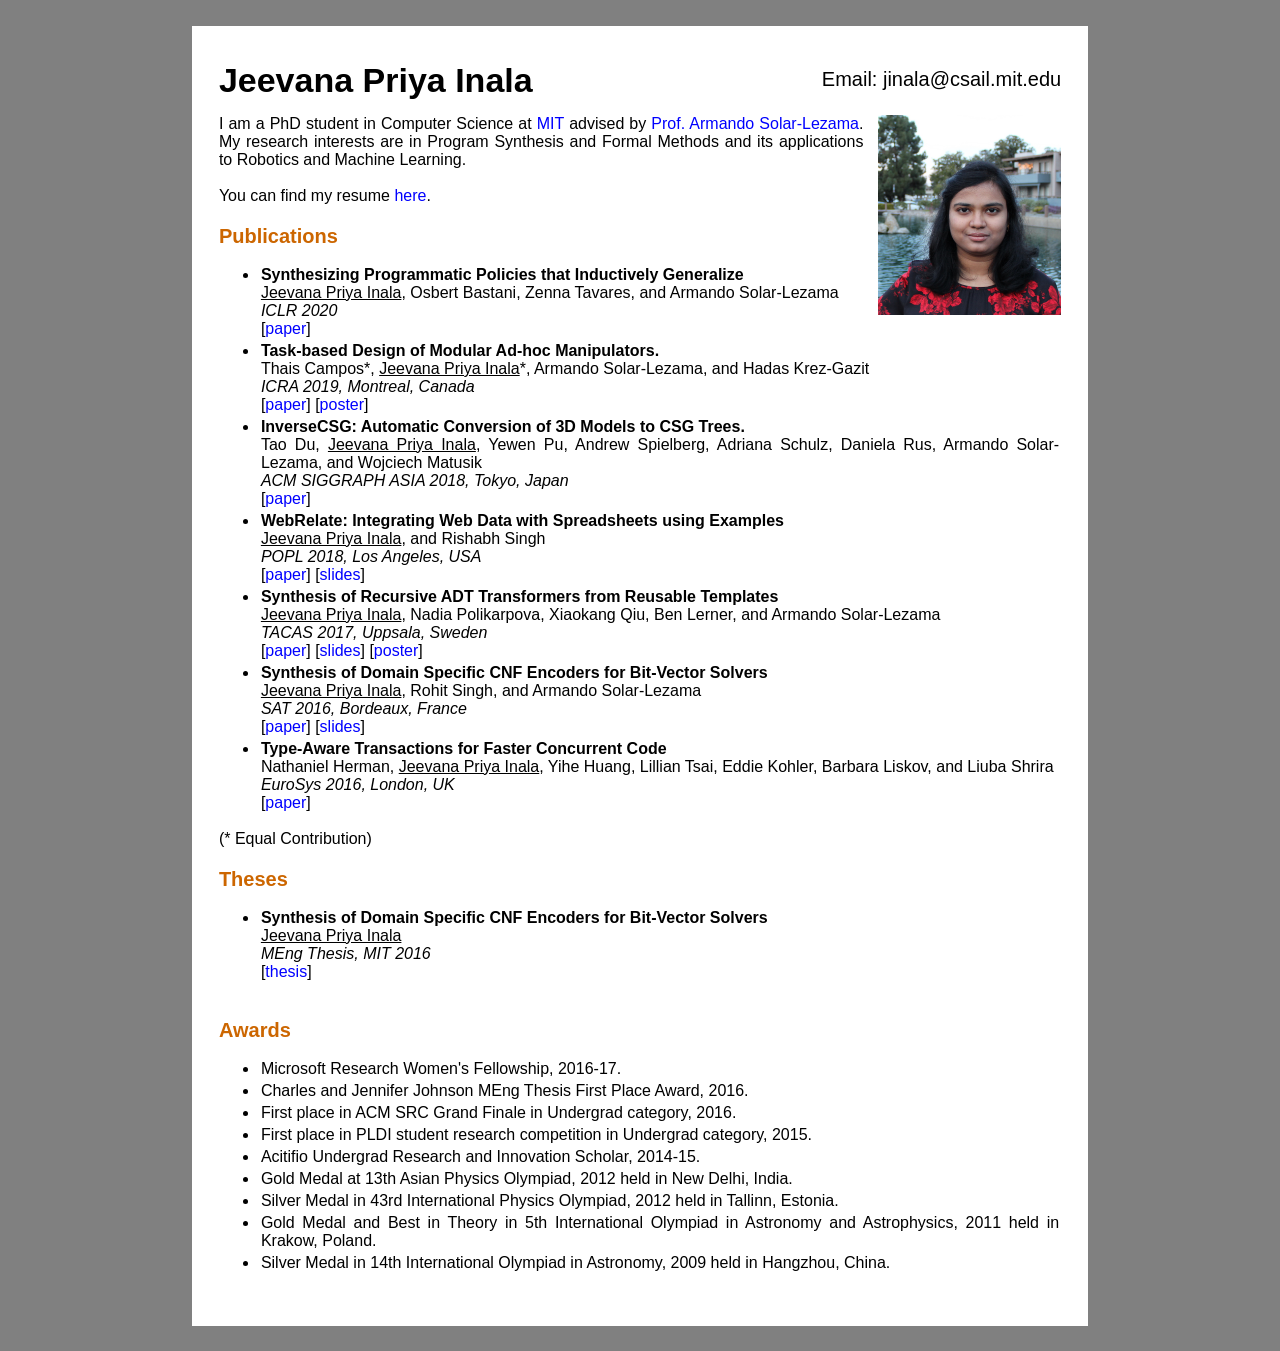
==== index.html @ 89925c01 "Update" ====
<html>
  <head>
    <title>Jeevana Priya Inala</title>
    <link rel="stylesheet" type="text/css" href="stylesheets/index.css">
      <script>
        (function(i,s,o,g,r,a,m){i['GoogleAnalyticsObject']=r;i[r]=i[r]||function(){
         (i[r].q=i[r].q||[]).push(arguments)},i[r].l=1*new Date();a=s.createElement(o),
         m=s.getElementsByTagName(o)[0];a.async=1;a.src=g;m.parentNode.insertBefore(a,m)
         })(window,document,'script','https://www.google-analytics.com/analytics.js','ga');
         
         ga('create', 'UA-77104775-1', 'auto');
         ga('send', 'pageview');
         
        </script> </head>

  <body>
  <div id="container">
    <div id="nav" >
      <div class='name'>Jeevana Priya Inala</div>
      <div class='email'>Email: jinala@csail.mit.edu</div>
      <!-- <a href='#about'>About me</a>
      <a href="assets/resume.pdf">Resume</a>
      <a href='#projects'>Projects</a>
      <a href='#publications'>P[ublications</a>
      <a href='#contact'>Contact</a> -->
    </div>

    <br>
    <br>
    <br>
    <br>

    <div id='about'>
      <div class='content'>
        <img class='circular' src='assets/headshots/jeevana.JPG' align="right">
        I am a PhD student in Computer Science at <a href="http://web.mit.edu/">MIT</a> advised by <a href="https://people.csail.mit.edu/asolar/">Prof. Armando Solar-Lezama</a>. My research interests are in Program Synthesis and Formal Methods and its applications to Robotics and Machine Learning.
        <br>
        <br>
        You can find my resume <a href="assets/resume.pdf">here</a>.
      </div>
    </div>
   

<div id='publications'>
    <div class='heading'>Publications</div>
    <div class='content'>
        <ul>
            <li><b>Synthesizing Programmatic Policies that Inductively Generalize</b> <br>
             <u>Jeevana Priya Inala</u>, Osbert Bastani, Zenna Tavares, and Armando Solar-Lezama <br>
              <i>ICLR 2020</i> <br>
               [<a href="assets/papers/iclr2020.pdf">paper</a>]  </li>

            <li><b>Task-based Design of Modular Ad-hoc Manipulators.</b> <br>
             Thais Campos*, <u>Jeevana Priya Inala</u>*, Armando Solar-Lezama, and Hadas Krez-Gazit<br>
             <i>ICRA 2019, Montreal, Canada</i> <br>
             [<a href="assets/papers/icra2019.pdf">paper</a>] [<a href="assets/talks/icra2019_poster.pdf">poster</a>] <!--[<a  onclick="$('#icra2019_video').show(); $(this).hide();">video</a>]
             <div id="icra2019_video">
              <video width="320" height="270" controls>
                <source src="assets/talks/icra2019_video.mp4"  type="video/mp4; codecs=avc1.42E01E, mp4a.40.2">
              </video>
            </div> -->
               </li>
            <li><b>InverseCSG: Automatic Conversion of 3D Models to CSG Trees.</b> <br>
             Tao Du, <u>Jeevana Priya Inala</u>, Yewen Pu, Andrew Spielberg, Adriana Schulz, Daniela Rus, Armando Solar-Lezama, and Wojciech Matusik <br>
             <i>ACM SIGGRAPH ASIA 2018, Tokyo, Japan</i> <br>
             [<a href="https://people.csail.mit.edu/taodu/csg/csg.pdf">paper</a>]  </li>
            <li><b>WebRelate: Integrating Web Data with Spreadsheets using Examples</b> <br>
             <u>Jeevana Priya Inala</u>, and Rishabh Singh <br>
             <i>POPL 2018, Los Angeles, USA</i> <br>
             [<a href="assets/papers/webrelate.pdf">paper</a>] [<a href="assets/talks/webrelate.pdf">slides</a>] </li>
            <li><b>Synthesis of Recursive ADT Transformers from Reusable Templates</b> <br>
             <u>Jeevana Priya Inala</u>, Nadia Polikarpova, Xiaokang Qiu, Ben Lerner, and Armando Solar-Lezama <br>
              <i>TACAS 2017, Uppsala, Sweden</i> <br>
               [<a href="https://arxiv.org/pdf/1507.05527.pdf" target="blank">paper</a>] [<a href="assets/talks/syntrec.pdf">slides</a>] [<a href="assets/talks/syntrec_poster.pdf">poster</a>] </li>
            <li><b>Synthesis of Domain Specific CNF Encoders for Bit-Vector Solvers</b> <br>
             <u>Jeevana Priya Inala</u>, Rohit Singh, and Armando Solar-Lezama <br>
              <i>SAT 2016, Bordeaux, France</i> <br>
              [<a href="assets/papers/sat2016tr.pdf" target="blank">paper</a>] [<a href="assets/talks/optcnf.pdf">slides</a>] </li>
            <li><b>Type-Aware Transactions for Faster Concurrent Code</b> <br>
             Nathaniel Herman,  <u>Jeevana Priya Inala</u>, Yihe Huang, Lillian Tsai, Eddie Kohler, Barbara Liskov, and Liuba Shrira <br>
              <i>EuroSys 2016, London, UK</i> <br>
              [<a href="http://read.seas.harvard.edu/~kohler/pubs/herman16type-aware.pdf">paper</a>] </li>
            
        </ul>
        (* Equal Contribution)
    </div>
    <div class='heading'>Theses</div>
    <div class='content'>
      <ul>
        <li><b>Synthesis of Domain Specific CNF Encoders for Bit-Vector Solvers</b> <br>
          <u>Jeevana Priya Inala</u> <br> 
          <i> MEng Thesis, MIT 2016 </i> <br>
          [<a href="assets/papers/mengthesis.pdf" target="blank">thesis</a>]</li>
      </ul>
    </div>
</div>

<div id='awards'>
  <div class='heading'>Awards</div>
  <div class='content'>
    <ul>
      <li> Microsoft Research Women's Fellowship, 2016-17. </li>
      <li> Charles and Jennifer Johnson MEng Thesis First Place Award, 2016. </li>
      <li> First place in ACM SRC Grand Finale in Undergrad category, 2016. </li>
      <li> First place in PLDI student research competition in Undergrad category, 2015.</li>
      <li> Acitifio Undergrad Research and Innovation Scholar, 2014-15.</li>
      <li> Gold Medal at 13th Asian Physics Olympiad, 2012 held in New Delhi, India.</li>
      <li> Silver Medal in 43rd International Physics Olympiad, 2012 held in Tallinn, Estonia.</li>
      <li> Gold Medal and Best in Theory in 5th International Olympiad in Astronomy and Astrophysics, 2011 held in Krakow, Poland.</li>
      <li> Silver Medal in 14th International Olympiad in Astronomy, 2009 held in Hangzhou, China.</li>
      
    </ul>
  </div>
</div>

<br>
<br>

</div>


<script>
$('#icra2019_video').hide();
</script>


     </body>

</html>
---- stylesheets/index.css ----
body {
  font-family: ‘Lucida Sans Unicode’, ‘Lucida Grande’, sans-serif;
  margin: 0px;
  background-color: gray;
}

#container {
  margin-top: 2%;
  margin-bottom: 2%;
  margin-left:  15%;
  margin-right: 15%;
  background-color: white;
}

#about {
  background-color: white;
}

.name {
  float:left;
  font-size: 34px;
  color: black;
  font-weight: bold;
  padding-top: 35px;
}

.email {
  float:right;
  font-size: 20px;
  color: black;
  font-weight: 100;
  padding-top: 42px;
  margin-right: 6%
}



.heading {
  font-size: 20px;
  color: #CC6600;
  font-weight: bold;
  margin-right: 3%;
  margin-left: 3%;
  padding-top: 20px;
}

.content{
  margin-top: 2px;
  font-size: 16px;
  margin-right: 3%;
  margin-left: 3%;
  color: black;
  text-align: justify;
  font-weight: 100;
}

.content a{
  text-decoration: none;
}

.content a:hover{
  color: rgb(100, 6, 6);
}

.picture {
  display: inline-block;
  position: relative;
  width: 150px;
  height: 150px;
  border-radius: 100px;
  margin-left: 15px;
  margin-right: 15px;
  margin-top: 20px;
  margin-bottom: 20px;
}

.circular {
  height: 200px;
  -webkit-transition: all 500ms;
  -moz-transition: all 500ms;
  transition: all 500ms;
  margin-left: 15px;
}

.widebox {
  width:65%;
  height:40;
}

.thinbox {
  width: 30%;
  height: 40;
}

#top-container {
  width: 100%;
  height: 100%;
  position: relative;
}

#nav {
  text-align: center;
  position: relative;
  width: 100%;
  z-index: 10;
  margin-left: 3%;
  margin-right: 3%;
  padding-bottom: 15px;
}

#nav a {
  text-decoration: none;
  color: black;
  font-weight: 100;
  font-size: 24px;
  margin-top: 20px;
  margin-left: 30px;
  margin-right: 30px;
  display: inline-block;
}

a {
  color: blue;
}

a:hover {
  color: black;
}

textarea {
  font-size: 12px;
  font-family: ‘Lucida Sans Unicode’, ‘Lucida Grande’, sans-serif;
}



ul li { padding: 2px 2px; }
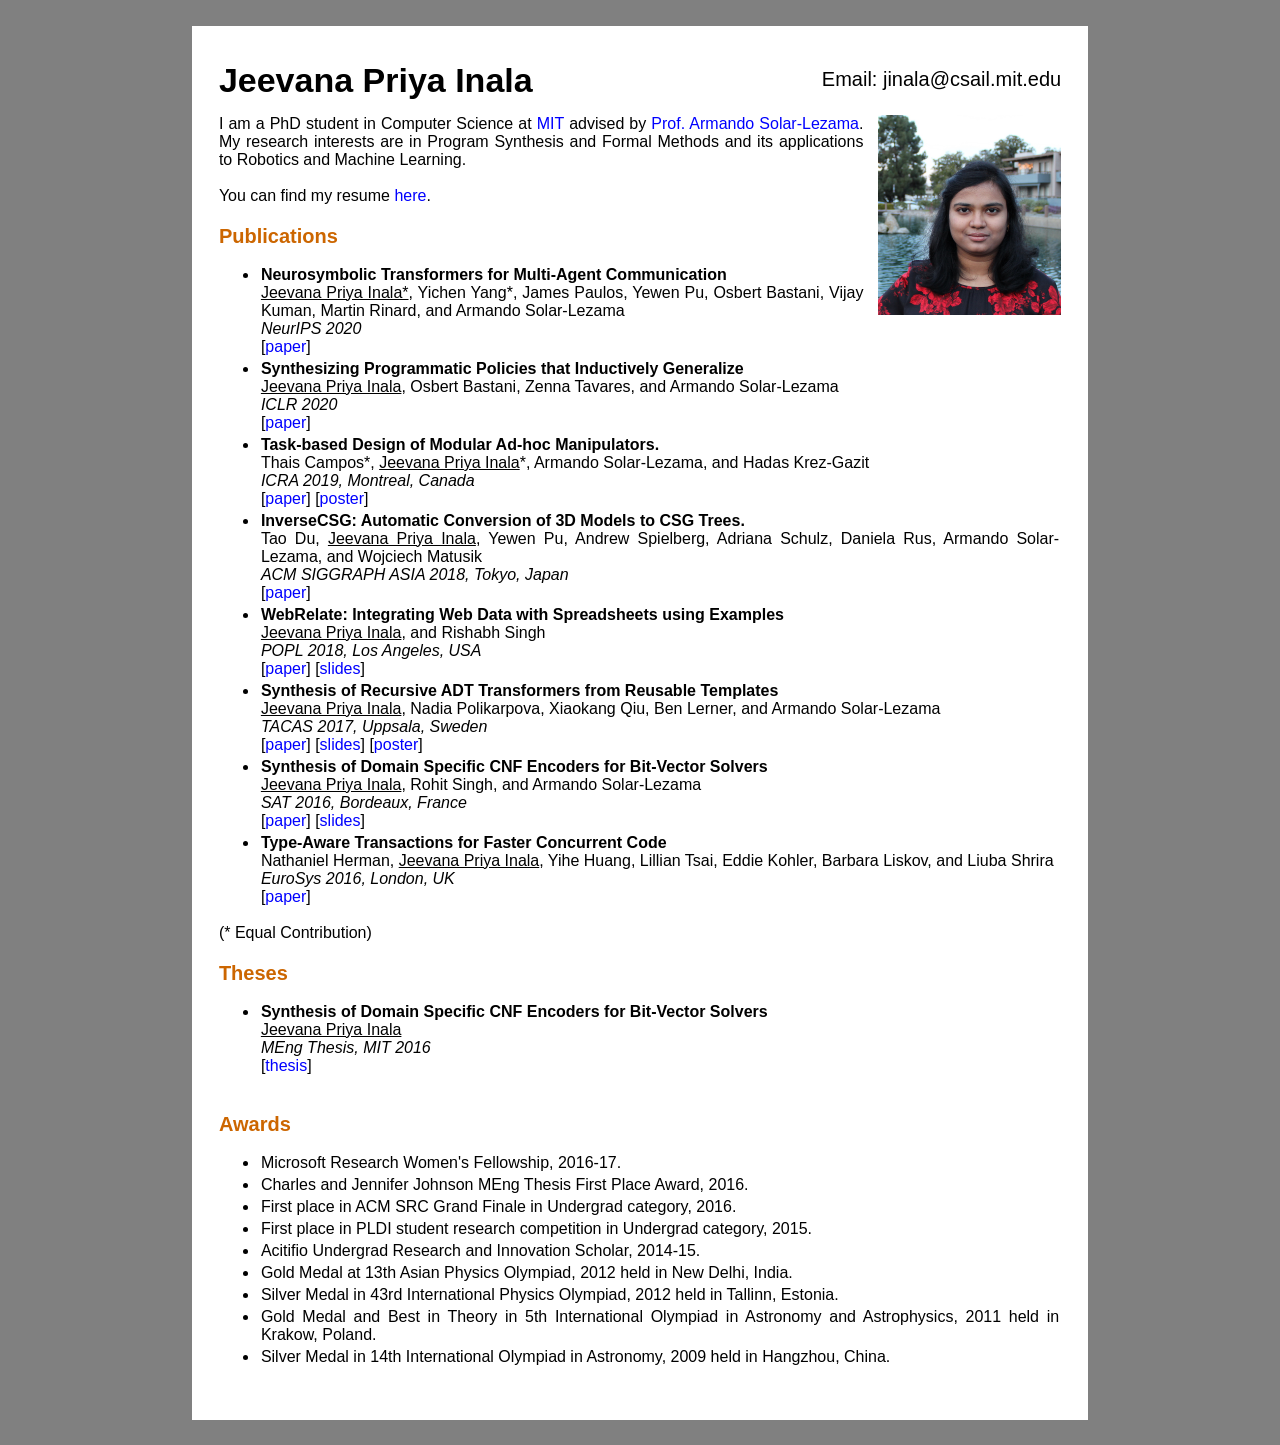
==== commit 14ceae7c: "Neurips paper" ====
--- a/index.html
+++ b/index.html
@@ -45,6 +45,11 @@
     <div class='heading'>Publications</div>
     <div class='content'>
         <ul>
+            <li><b>Neurosymbolic Transformers for Multi-Agent Communication</b> <br>
+             <u>Jeevana Priya Inala*</u>, Yichen Yang*, James Paulos, Yewen Pu, Osbert Bastani, Vijay Kuman,  Martin  Rinard, and Armando Solar-Lezama <br>
+              <i>NeurIPS 2020</i> <br>
+               [<a href="assets/papers/neurips2020.pdf">paper</a>]  </li>
+
             <li><b>Synthesizing Programmatic Policies that Inductively Generalize</b> <br>
              <u>Jeevana Priya Inala</u>, Osbert Bastani, Zenna Tavares, and Armando Solar-Lezama <br>
               <i>ICLR 2020</i> <br>
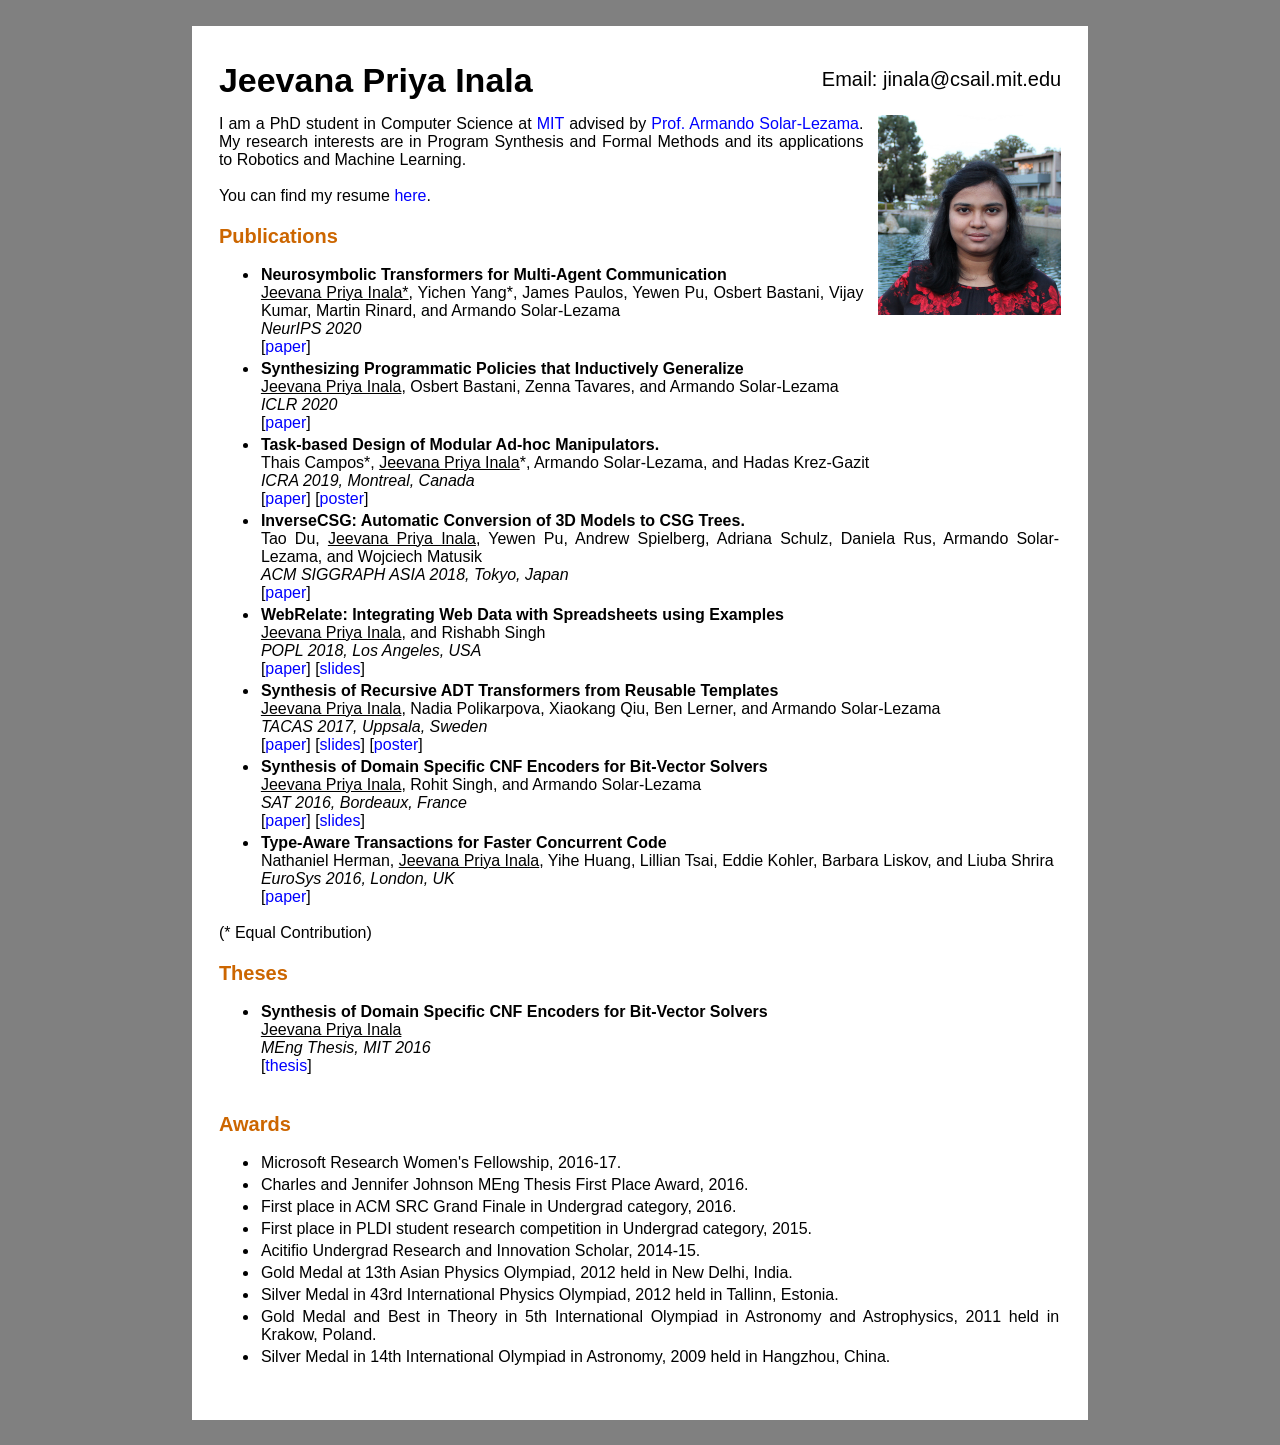
==== commit afd684b3: "small fix" ====
--- a/index.html
+++ b/index.html
@@ -46,7 +46,7 @@
     <div class='content'>
         <ul>
             <li><b>Neurosymbolic Transformers for Multi-Agent Communication</b> <br>
-             <u>Jeevana Priya Inala*</u>, Yichen Yang*, James Paulos, Yewen Pu, Osbert Bastani, Vijay Kuman,  Martin  Rinard, and Armando Solar-Lezama <br>
+             <u>Jeevana Priya Inala*</u>, Yichen Yang*, James Paulos, Yewen Pu, Osbert Bastani, Vijay Kumar,  Martin  Rinard, and Armando Solar-Lezama <br>
               <i>NeurIPS 2020</i> <br>
                [<a href="assets/papers/neurips2020.pdf">paper</a>]  </li>
 
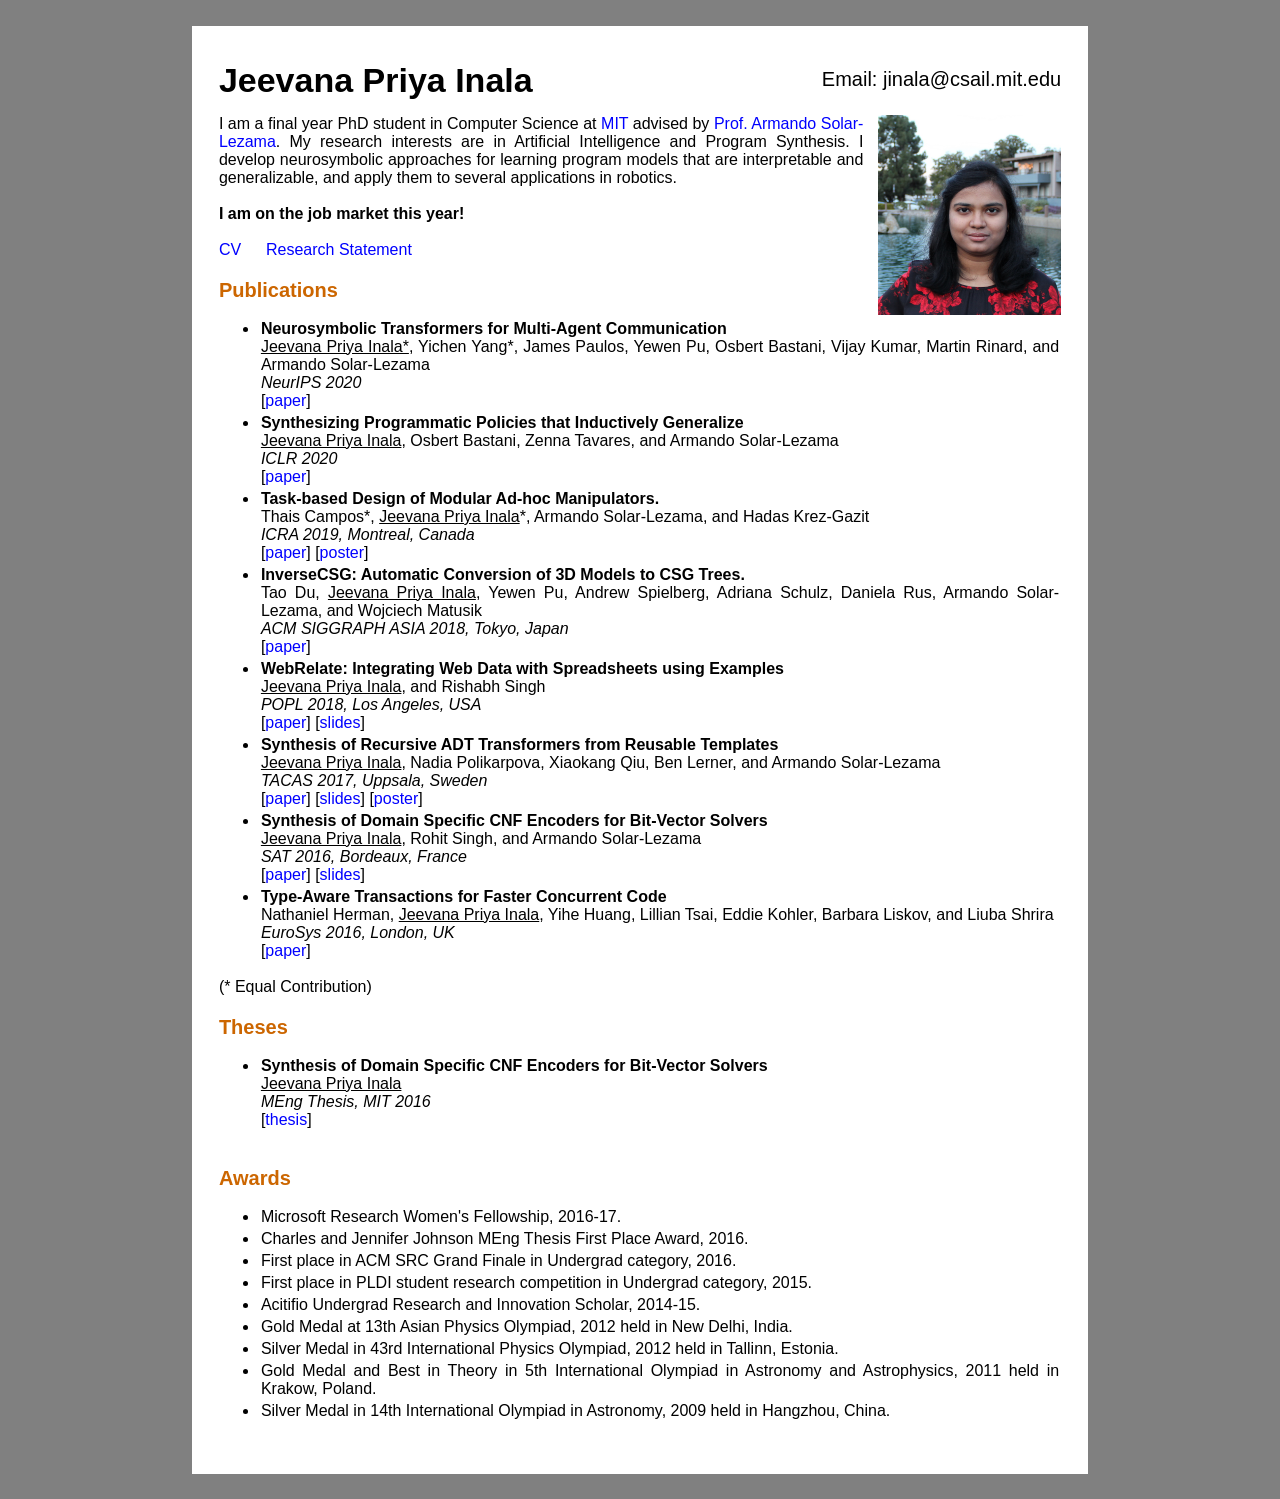
==== commit ee2b97c6: "Update" ====
--- a/index.html
+++ b/index.html
@@ -33,10 +33,13 @@
     <div id='about'>
       <div class='content'>
         <img class='circular' src='assets/headshots/jeevana.JPG' align="right">
-        I am a PhD student in Computer Science at <a href="http://web.mit.edu/">MIT</a> advised by <a href="https://people.csail.mit.edu/asolar/">Prof. Armando Solar-Lezama</a>. My research interests are in Program Synthesis and Formal Methods and its applications to Robotics and Machine Learning.
+        I am a final year PhD student in Computer Science at <a href="http://web.mit.edu/">MIT</a> advised by <a href="https://people.csail.mit.edu/asolar/">Prof. Armando Solar-Lezama</a>. My research interests are in Artificial Intelligence and Program Synthesis. I develop neurosymbolic approaches for learning program models that are interpretable and generalizable, and apply them to several applications in robotics.
         <br>
         <br>
-        You can find my resume <a href="assets/resume.pdf">here</a>.
+        <b>I am on the job market this year! </b>
+        <br>
+        <br>
+        <a href="assets/cv.pdf">CV</a> &emsp;   <a href="assets/research_statement.pdf">Research Statement</a>
       </div>
     </div>
    
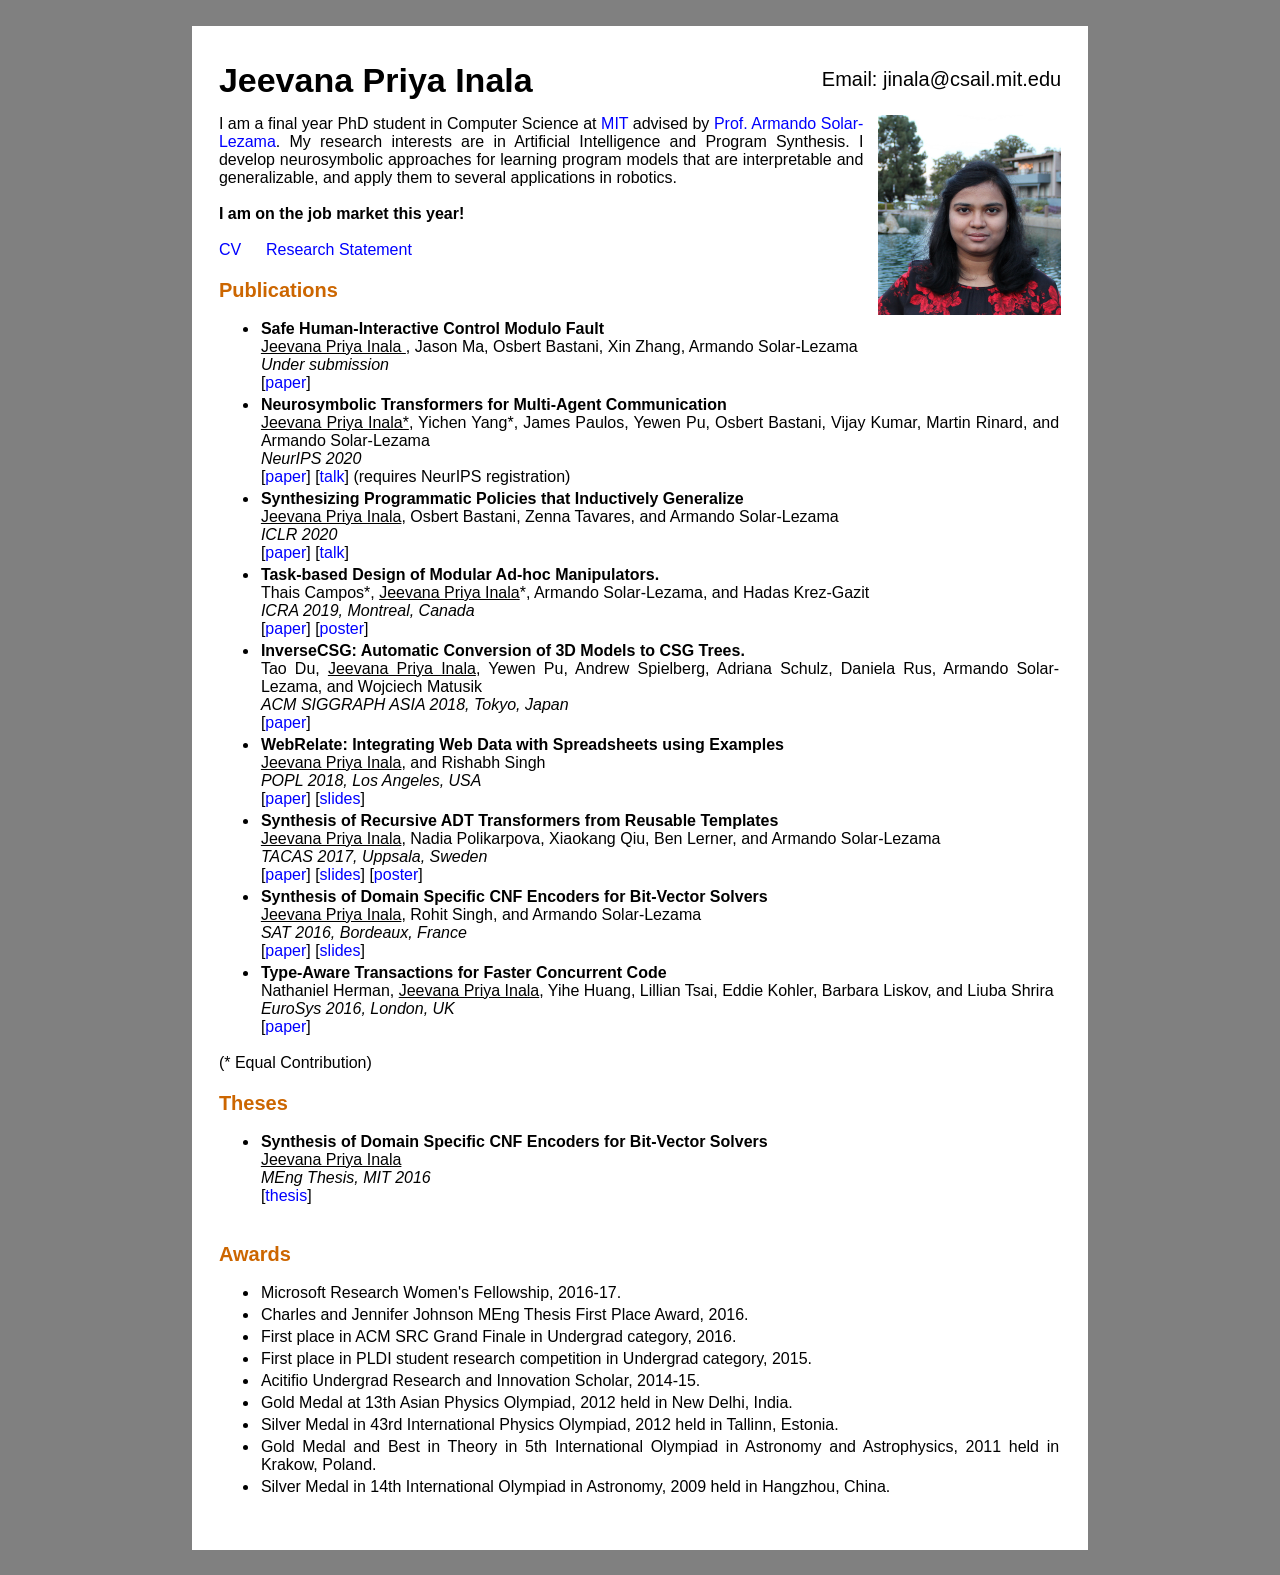
==== commit 41e3b4bf: "Update" ====
--- a/index.html
+++ b/index.html
@@ -48,15 +48,19 @@
     <div class='heading'>Publications</div>
     <div class='content'>
         <ul>
+            <li><b>Safe Human-Interactive Control Modulo Fault</b><br>
+              <u>Jeevana Priya Inala </u>, Jason Ma, Osbert Bastani, Xin Zhang, Armando Solar-Lezama<br>
+              <i>Under submission </i><br>
+              [<a href="assets/papers/safehumancontrol.pdf">paper</a>]  </li>
             <li><b>Neurosymbolic Transformers for Multi-Agent Communication</b> <br>
              <u>Jeevana Priya Inala*</u>, Yichen Yang*, James Paulos, Yewen Pu, Osbert Bastani, Vijay Kumar,  Martin  Rinard, and Armando Solar-Lezama <br>
               <i>NeurIPS 2020</i> <br>
-               [<a href="assets/papers/neurips2020.pdf">paper</a>]  </li>
+               [<a href="assets/papers/neurips2020.pdf">paper</a>] [<a href="https://neurips.cc/virtual/2020/protected/poster_9d740bd0f36aaa312c8d504e28c42163.html">talk</a>] (requires NeurIPS registration)  </li>
 
             <li><b>Synthesizing Programmatic Policies that Inductively Generalize</b> <br>
              <u>Jeevana Priya Inala</u>, Osbert Bastani, Zenna Tavares, and Armando Solar-Lezama <br>
               <i>ICLR 2020</i> <br>
-               [<a href="assets/papers/iclr2020.pdf">paper</a>]  </li>
+               [<a href="assets/papers/iclr2020.pdf">paper</a>] [<a href="https://iclr.cc/virtual_2020/poster_S1l8oANFDH.html">talk</a>]  </li>
 
             <li><b>Task-based Design of Modular Ad-hoc Manipulators.</b> <br>
              Thais Campos*, <u>Jeevana Priya Inala</u>*, Armando Solar-Lezama, and Hadas Krez-Gazit<br>
@@ -71,7 +75,7 @@
             <li><b>InverseCSG: Automatic Conversion of 3D Models to CSG Trees.</b> <br>
              Tao Du, <u>Jeevana Priya Inala</u>, Yewen Pu, Andrew Spielberg, Adriana Schulz, Daniela Rus, Armando Solar-Lezama, and Wojciech Matusik <br>
              <i>ACM SIGGRAPH ASIA 2018, Tokyo, Japan</i> <br>
-             [<a href="https://people.csail.mit.edu/taodu/csg/csg.pdf">paper</a>]  </li>
+             [<a href="https://people.csail.mit.edu/taodu/csg/paper.pdf">paper</a>]  </li>
             <li><b>WebRelate: Integrating Web Data with Spreadsheets using Examples</b> <br>
              <u>Jeevana Priya Inala</u>, and Rishabh Singh <br>
              <i>POPL 2018, Los Angeles, USA</i> <br>
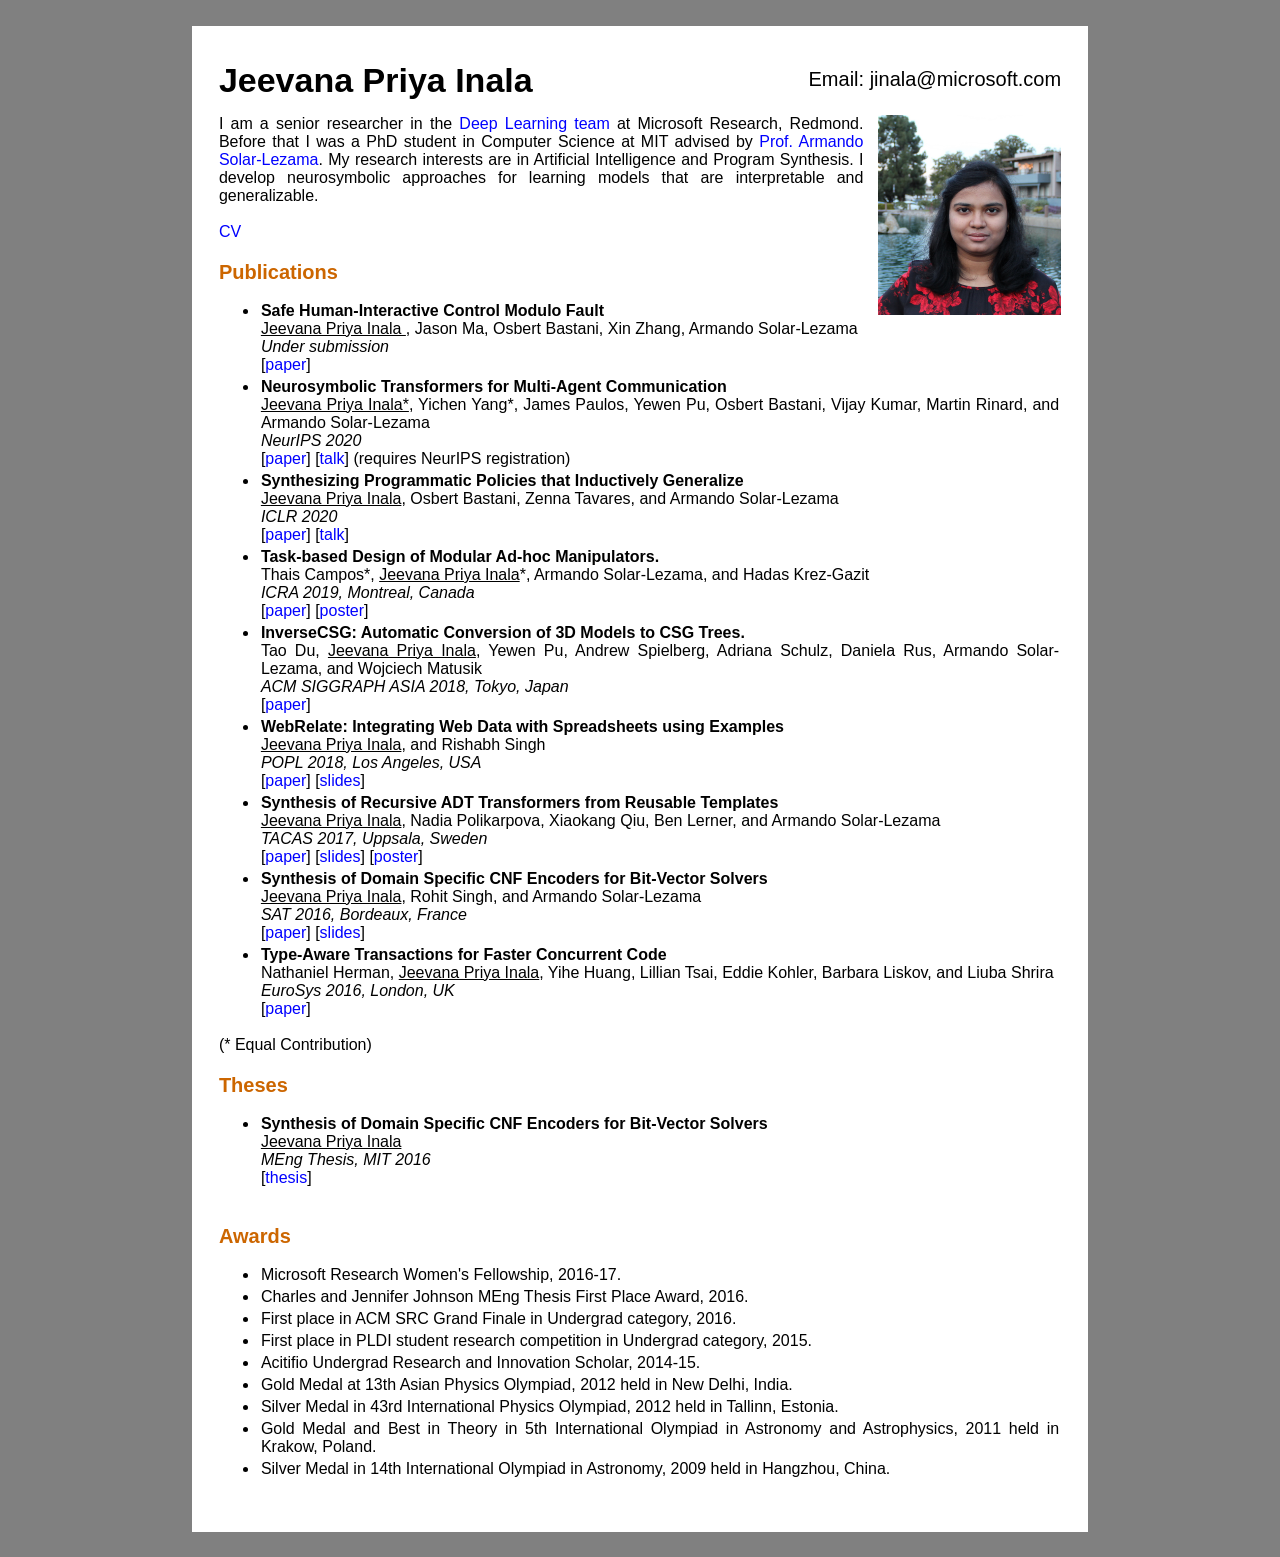
==== commit 24df16c8: "Update job" ====
--- a/index.html
+++ b/index.html
@@ -17,7 +17,7 @@
   <div id="container">
     <div id="nav" >
       <div class='name'>Jeevana Priya Inala</div>
-      <div class='email'>Email: jinala@csail.mit.edu</div>
+      <div class='email'>Email: jinala@microsoft.com</div>
       <!-- <a href='#about'>About me</a>
       <a href="assets/resume.pdf">Resume</a>
       <a href='#projects'>Projects</a>
@@ -33,13 +33,10 @@
     <div id='about'>
       <div class='content'>
         <img class='circular' src='assets/headshots/jeevana.JPG' align="right">
-        I am a final year PhD student in Computer Science at <a href="http://web.mit.edu/">MIT</a> advised by <a href="https://people.csail.mit.edu/asolar/">Prof. Armando Solar-Lezama</a>. My research interests are in Artificial Intelligence and Program Synthesis. I develop neurosymbolic approaches for learning program models that are interpretable and generalizable, and apply them to several applications in robotics.
+        I am a senior researcher in the <a href="https://www.microsoft.com/en-us/research/group/deep-learning-group/">Deep Learning team</a> at Microsoft Research, Redmond. Before that I was a PhD student in Computer Science at MIT advised by <a href="https://people.csail.mit.edu/asolar/">Prof. Armando Solar-Lezama</a>. My research interests are in Artificial Intelligence and Program Synthesis. I develop neurosymbolic approaches for learning models that are interpretable and generalizable.
         <br>
         <br>
-        <b>I am on the job market this year! </b>
-        <br>
-        <br>
-        <a href="assets/cv.pdf">CV</a> &emsp;   <a href="assets/research_statement.pdf">Research Statement</a>
+        <a href="assets/cv.pdf">CV</a> 
       </div>
     </div>
    
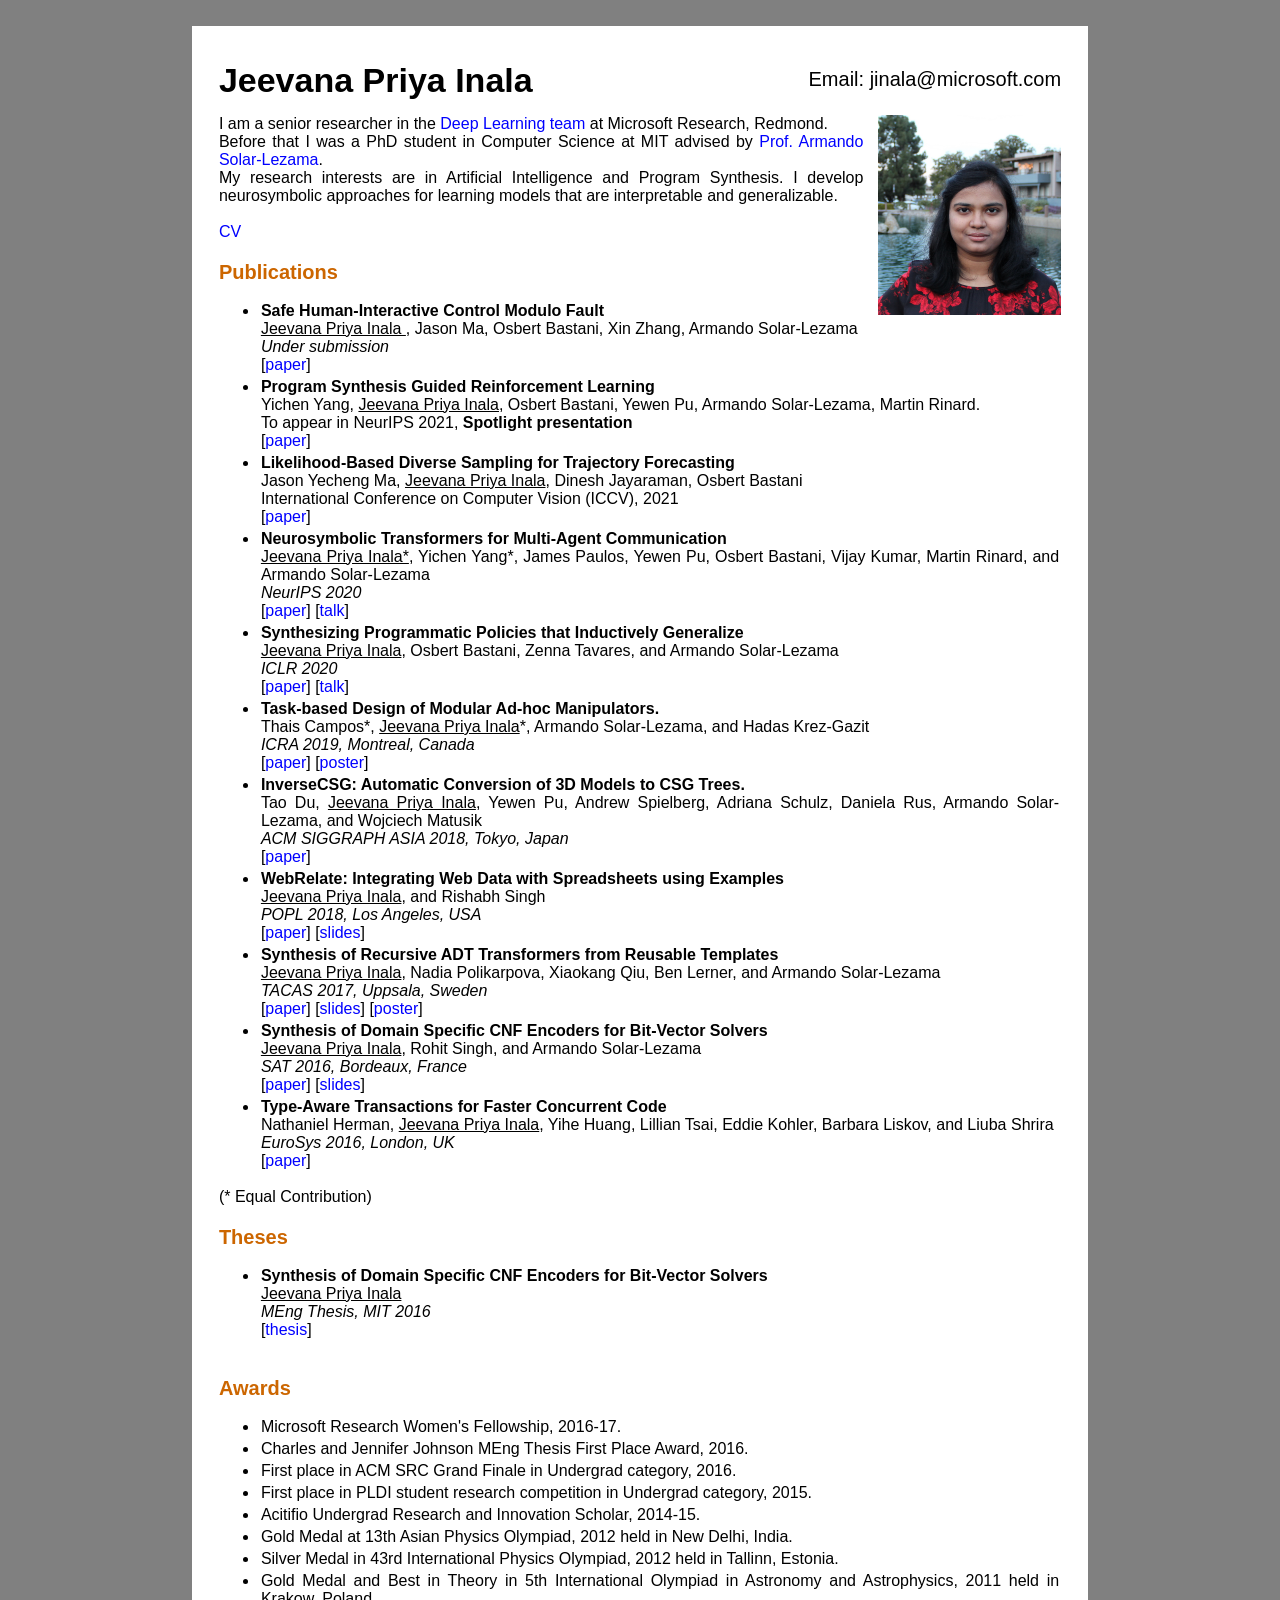
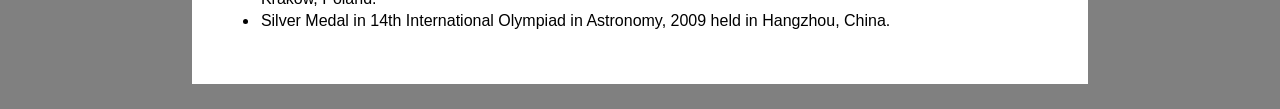
==== commit 72005a4f: "Updates" ====
--- a/index.html
+++ b/index.html
@@ -33,7 +33,9 @@
     <div id='about'>
       <div class='content'>
         <img class='circular' src='assets/headshots/jeevana.JPG' align="right">
-        I am a senior researcher in the <a href="https://www.microsoft.com/en-us/research/group/deep-learning-group/">Deep Learning team</a> at Microsoft Research, Redmond. Before that I was a PhD student in Computer Science at MIT advised by <a href="https://people.csail.mit.edu/asolar/">Prof. Armando Solar-Lezama</a>. My research interests are in Artificial Intelligence and Program Synthesis. I develop neurosymbolic approaches for learning models that are interpretable and generalizable.
+        I am a senior researcher in the <a href="https://www.microsoft.com/en-us/research/group/deep-learning-group/">Deep Learning team</a> at Microsoft Research, Redmond.  <br> 
+        Before that I was a PhD student in Computer Science at MIT advised by <a href="https://people.csail.mit.edu/asolar/">Prof. Armando Solar-Lezama</a>. <br>
+        My research interests are in Artificial Intelligence and Program Synthesis. I develop neurosymbolic approaches for learning models that are interpretable and generalizable.
         <br>
         <br>
         <a href="assets/cv.pdf">CV</a> 
@@ -49,10 +51,16 @@
               <u>Jeevana Priya Inala </u>, Jason Ma, Osbert Bastani, Xin Zhang, Armando Solar-Lezama<br>
               <i>Under submission </i><br>
               [<a href="assets/papers/safehumancontrol.pdf">paper</a>]  </li>
+            <li> <b> Program Synthesis Guided Reinforcement Learning </b><br>
+              Yichen Yang, <u>Jeevana Priya Inala</u>, Osbert Bastani, Yewen Pu, Armando Solar-Lezama, Martin Rinard.  <br> To appear in NeurIPS 2021, <b>Spotlight presentation</b> <br> [<a href="https://arxiv.org/pdf/2102.11137.pdf">paper</a>] </li>
+              <li> <b>Likelihood-Based Diverse Sampling for Trajectory Forecasting </b><br>
+              Jason Yecheng Ma, <u>Jeevana Priya Inala</u>, Dinesh Jayaraman, Osbert Bastani <br>
+              International Conference on Computer Vision (ICCV), 2021 <br>
+              [<a href="https://arxiv.org/pdf/2011.15084.pdf">paper</a>] </li>
             <li><b>Neurosymbolic Transformers for Multi-Agent Communication</b> <br>
              <u>Jeevana Priya Inala*</u>, Yichen Yang*, James Paulos, Yewen Pu, Osbert Bastani, Vijay Kumar,  Martin  Rinard, and Armando Solar-Lezama <br>
               <i>NeurIPS 2020</i> <br>
-               [<a href="assets/papers/neurips2020.pdf">paper</a>] [<a href="https://neurips.cc/virtual/2020/protected/poster_9d740bd0f36aaa312c8d504e28c42163.html">talk</a>] (requires NeurIPS registration)  </li>
+               [<a href="assets/papers/neurips2020.pdf">paper</a>] [<a href="https://neurips.cc/virtual/2020/protected/poster_9d740bd0f36aaa312c8d504e28c42163.html">talk</a>]   </li>
 
             <li><b>Synthesizing Programmatic Policies that Inductively Generalize</b> <br>
              <u>Jeevana Priya Inala</u>, Osbert Bastani, Zenna Tavares, and Armando Solar-Lezama <br>
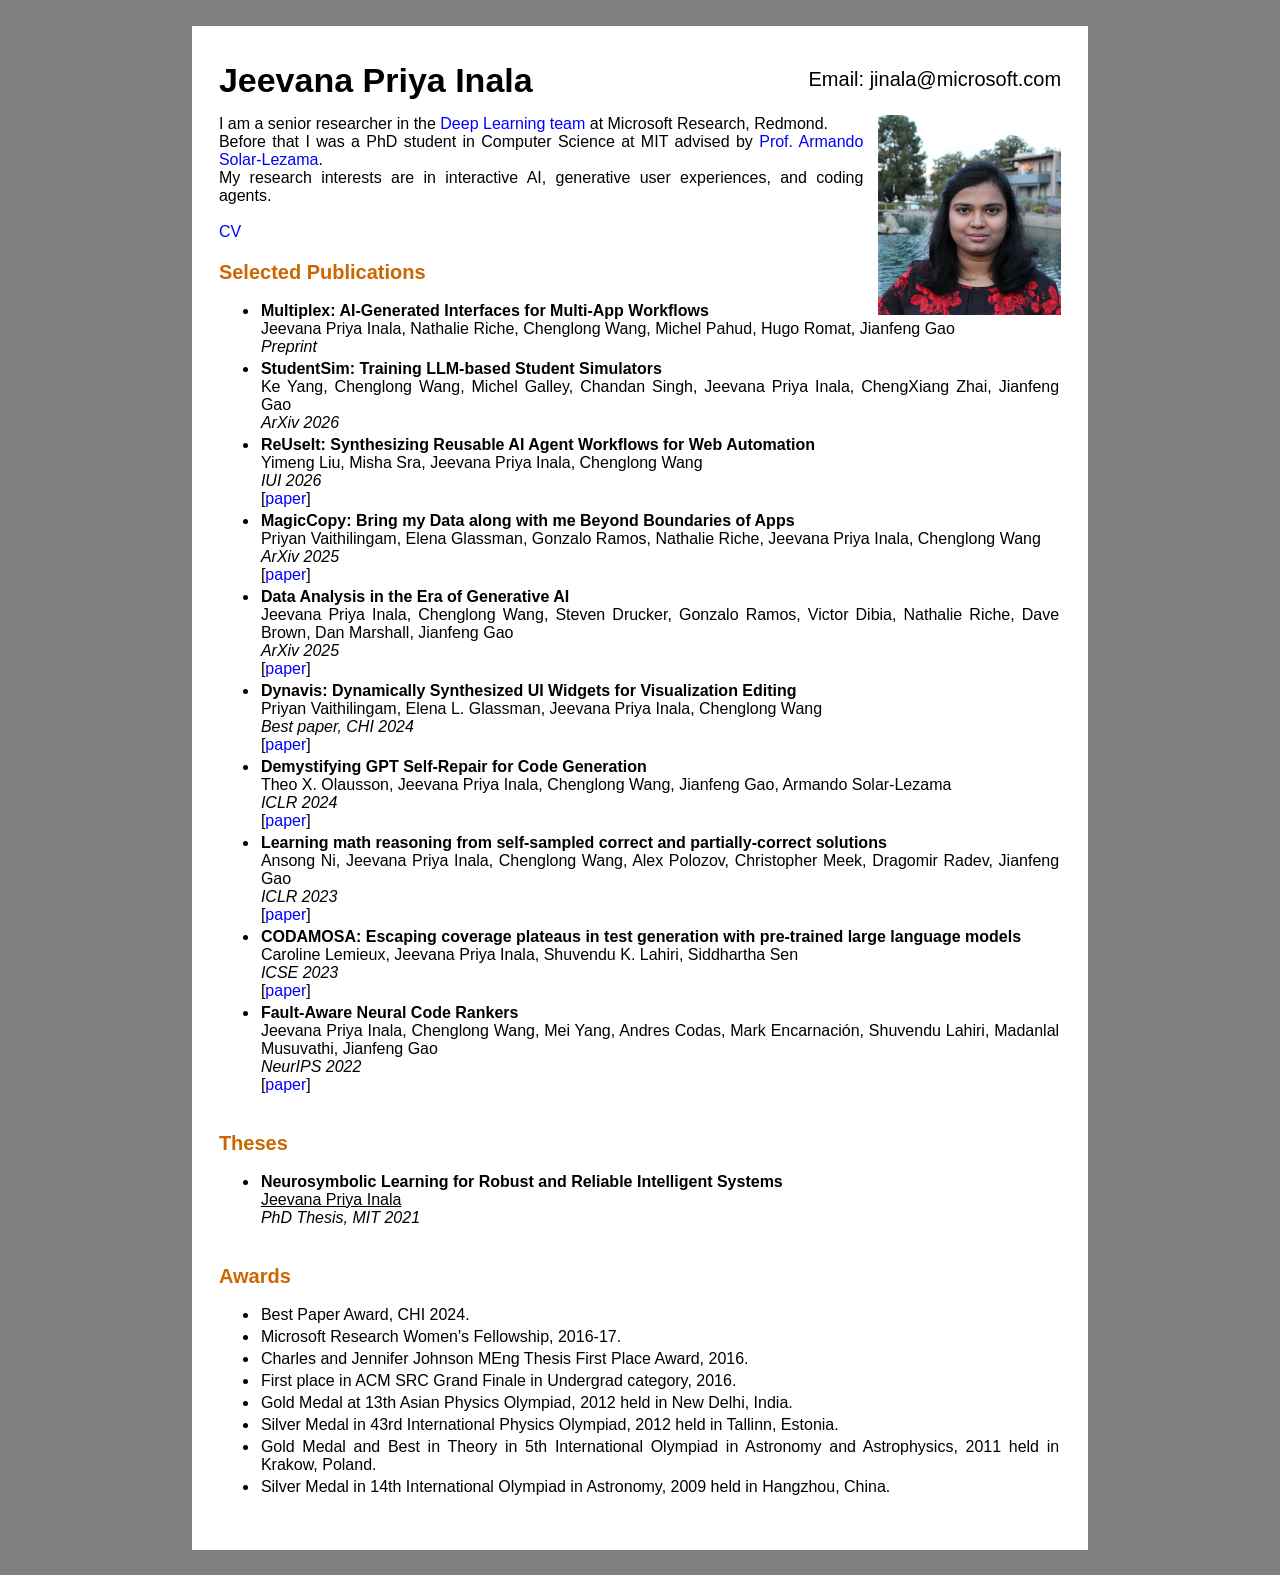
==== commit 767ba4e4: "Update" ====
--- a/index.html
+++ b/index.html
@@ -35,7 +35,7 @@
         <img class='circular' src='assets/headshots/jeevana.JPG' align="right">
         I am a senior researcher in the <a href="https://www.microsoft.com/en-us/research/group/deep-learning-group/">Deep Learning team</a> at Microsoft Research, Redmond.  <br> 
         Before that I was a PhD student in Computer Science at MIT advised by <a href="https://people.csail.mit.edu/asolar/">Prof. Armando Solar-Lezama</a>. <br>
-        My research interests are in Artificial Intelligence and Program Synthesis. I develop neurosymbolic approaches for learning models that are interpretable and generalizable.
+        My research interests are in interactive AI, generative user experiences, and coding agents.
         <br>
         <br>
         <a href="assets/cv.pdf">CV</a> 
@@ -44,70 +44,55 @@
    
 
 <div id='publications'>
-    <div class='heading'>Publications</div>
+    <div class='heading'>Selected Publications</div>
     <div class='content'>
         <ul>
-            <li><b>Safe Human-Interactive Control Modulo Fault</b><br>
-              <u>Jeevana Priya Inala </u>, Jason Ma, Osbert Bastani, Xin Zhang, Armando Solar-Lezama<br>
-              <i>Under submission </i><br>
-              [<a href="assets/papers/safehumancontrol.pdf">paper</a>]  </li>
-            <li> <b> Program Synthesis Guided Reinforcement Learning </b><br>
-              Yichen Yang, <u>Jeevana Priya Inala</u>, Osbert Bastani, Yewen Pu, Armando Solar-Lezama, Martin Rinard.  <br> To appear in NeurIPS 2021, <b>Spotlight presentation</b> <br> [<a href="https://arxiv.org/pdf/2102.11137.pdf">paper</a>] </li>
-              <li> <b>Likelihood-Based Diverse Sampling for Trajectory Forecasting </b><br>
-              Jason Yecheng Ma, <u>Jeevana Priya Inala</u>, Dinesh Jayaraman, Osbert Bastani <br>
-              International Conference on Computer Vision (ICCV), 2021 <br>
-              [<a href="https://arxiv.org/pdf/2011.15084.pdf">paper</a>] </li>
-            <li><b>Neurosymbolic Transformers for Multi-Agent Communication</b> <br>
-             <u>Jeevana Priya Inala*</u>, Yichen Yang*, James Paulos, Yewen Pu, Osbert Bastani, Vijay Kumar,  Martin  Rinard, and Armando Solar-Lezama <br>
-              <i>NeurIPS 2020</i> <br>
-               [<a href="assets/papers/neurips2020.pdf">paper</a>] [<a href="https://neurips.cc/virtual/2020/protected/poster_9d740bd0f36aaa312c8d504e28c42163.html">talk</a>]   </li>
-
-            <li><b>Synthesizing Programmatic Policies that Inductively Generalize</b> <br>
-             <u>Jeevana Priya Inala</u>, Osbert Bastani, Zenna Tavares, and Armando Solar-Lezama <br>
-              <i>ICLR 2020</i> <br>
-               [<a href="assets/papers/iclr2020.pdf">paper</a>] [<a href="https://iclr.cc/virtual_2020/poster_S1l8oANFDH.html">talk</a>]  </li>
-
-            <li><b>Task-based Design of Modular Ad-hoc Manipulators.</b> <br>
-             Thais Campos*, <u>Jeevana Priya Inala</u>*, Armando Solar-Lezama, and Hadas Krez-Gazit<br>
-             <i>ICRA 2019, Montreal, Canada</i> <br>
-             [<a href="assets/papers/icra2019.pdf">paper</a>] [<a href="assets/talks/icra2019_poster.pdf">poster</a>] <!--[<a  onclick="$('#icra2019_video').show(); $(this).hide();">video</a>]
-             <div id="icra2019_video">
-              <video width="320" height="270" controls>
-                <source src="assets/talks/icra2019_video.mp4"  type="video/mp4; codecs=avc1.42E01E, mp4a.40.2">
-              </video>
-            </div> -->
-               </li>
-            <li><b>InverseCSG: Automatic Conversion of 3D Models to CSG Trees.</b> <br>
-             Tao Du, <u>Jeevana Priya Inala</u>, Yewen Pu, Andrew Spielberg, Adriana Schulz, Daniela Rus, Armando Solar-Lezama, and Wojciech Matusik <br>
-             <i>ACM SIGGRAPH ASIA 2018, Tokyo, Japan</i> <br>
-             [<a href="https://people.csail.mit.edu/taodu/csg/paper.pdf">paper</a>]  </li>
-            <li><b>WebRelate: Integrating Web Data with Spreadsheets using Examples</b> <br>
-             <u>Jeevana Priya Inala</u>, and Rishabh Singh <br>
-             <i>POPL 2018, Los Angeles, USA</i> <br>
-             [<a href="assets/papers/webrelate.pdf">paper</a>] [<a href="assets/talks/webrelate.pdf">slides</a>] </li>
-            <li><b>Synthesis of Recursive ADT Transformers from Reusable Templates</b> <br>
-             <u>Jeevana Priya Inala</u>, Nadia Polikarpova, Xiaokang Qiu, Ben Lerner, and Armando Solar-Lezama <br>
-              <i>TACAS 2017, Uppsala, Sweden</i> <br>
-               [<a href="https://arxiv.org/pdf/1507.05527.pdf" target="blank">paper</a>] [<a href="assets/talks/syntrec.pdf">slides</a>] [<a href="assets/talks/syntrec_poster.pdf">poster</a>] </li>
-            <li><b>Synthesis of Domain Specific CNF Encoders for Bit-Vector Solvers</b> <br>
-             <u>Jeevana Priya Inala</u>, Rohit Singh, and Armando Solar-Lezama <br>
-              <i>SAT 2016, Bordeaux, France</i> <br>
-              [<a href="assets/papers/sat2016tr.pdf" target="blank">paper</a>] [<a href="assets/talks/optcnf.pdf">slides</a>] </li>
-            <li><b>Type-Aware Transactions for Faster Concurrent Code</b> <br>
-             Nathaniel Herman,  <u>Jeevana Priya Inala</u>, Yihe Huang, Lillian Tsai, Eddie Kohler, Barbara Liskov, and Liuba Shrira <br>
-              <i>EuroSys 2016, London, UK</i> <br>
-              [<a href="http://read.seas.harvard.edu/~kohler/pubs/herman16type-aware.pdf">paper</a>] </li>
-            
+            <li><b>Multiplex: AI-Generated Interfaces for Multi-App Workflows</b><br>
+              Jeevana Priya Inala, Nathalie Riche, Chenglong Wang, Michel Pahud, Hugo Romat, Jianfeng Gao<br>
+              <i>Preprint</i><br>
+            <li><b>StudentSim: Training LLM-based Student Simulators</b><br>
+              Ke Yang, Chenglong Wang, Michel Galley, Chandan Singh, Jeevana Priya Inala, ChengXiang Zhai, Jianfeng Gao<br>
+              <i>ArXiv 2026</i><br>
+            <li><b>ReUseIt: Synthesizing Reusable AI Agent Workflows for Web Automation</b><br>
+              Yimeng Liu, Misha Sra, Jeevana Priya Inala, Chenglong Wang<br>
+              <i>IUI 2026</i><br>
+              [<a href="https://arxiv.org/abs/2510.14308">paper</a>]</li>
+            <li><b>MagicCopy: Bring my Data along with me Beyond Boundaries of Apps</b><br>
+              Priyan Vaithilingam, Elena Glassman, Gonzalo Ramos, Nathalie Riche, Jeevana Priya Inala, Chenglong Wang<br>
+              <i>ArXiv 2025</i><br>
+              [<a href="https://arxiv.org/abs/2604.04307">paper</a>]</li>
+            <li><b>Data Analysis in the Era of Generative AI</b><br>
+              Jeevana Priya Inala, Chenglong Wang, Steven Drucker, Gonzalo Ramos, Victor Dibia, Nathalie Riche, Dave Brown, Dan Marshall, Jianfeng Gao<br>
+              <i>ArXiv 2025</i><br>
+              [<a href="https://arxiv.org/abs/2409.18475">paper</a>]</li>
+            <li><b>Dynavis: Dynamically Synthesized UI Widgets for Visualization Editing</b><br>
+              Priyan Vaithilingam, Elena L. Glassman, Jeevana Priya Inala, Chenglong Wang<br>
+              <i>Best paper, CHI 2024</i><br>
+              [<a href="https://arxiv.org/abs/2401.10880">paper</a>]</li>
+            <li><b>Demystifying GPT Self-Repair for Code Generation</b><br>
+              Theo X. Olausson, Jeevana Priya Inala, Chenglong Wang, Jianfeng Gao, Armando Solar-Lezama<br>
+              <i>ICLR 2024</i><br>
+              [<a href="https://proceedings.iclr.cc/paper_files/paper/2024/hash/9ddc141bdbf9d1db510cefff56c586ad-Abstract-Conference.html">paper</a>]</li>
+            <li><b>Learning math reasoning from self-sampled correct and partially-correct solutions</b><br>
+              Ansong Ni, Jeevana Priya Inala, Chenglong Wang, Alex Polozov, Christopher Meek, Dragomir Radev, Jianfeng Gao<br>
+              <i>ICLR 2023</i><br>
+              [<a href="https://arxiv.org/abs/2205.14318">paper</a>]</li>
+            <li><b>CODAMOSA: Escaping coverage plateaus in test generation with pre-trained large language models</b><br>
+              Caroline Lemieux, Jeevana Priya Inala, Shuvendu K. Lahiri, Siddhartha Sen<br>
+              <i>ICSE 2023</i><br>
+              [<a href="https://dl.acm.org/doi/10.1109/ICSE48619.2023.00085">paper</a>]</li>
+            <li><b>Fault-Aware Neural Code Rankers</b><br>
+              Jeevana Priya Inala, Chenglong Wang, Mei Yang, Andres Codas, Mark Encarnación, Shuvendu Lahiri, Madanlal Musuvathi, Jianfeng Gao<br>
+              <i>NeurIPS 2022</i><br>
+              [<a href="https://arxiv.org/abs/2206.03865">paper</a>]</li>
         </ul>
-        (* Equal Contribution)
     </div>
     <div class='heading'>Theses</div>
     <div class='content'>
       <ul>
-        <li><b>Synthesis of Domain Specific CNF Encoders for Bit-Vector Solvers</b> <br>
+        <li><b>Neurosymbolic Learning for Robust and Reliable Intelligent Systems</b> <br>
           <u>Jeevana Priya Inala</u> <br> 
-          <i> MEng Thesis, MIT 2016 </i> <br>
-          [<a href="assets/papers/mengthesis.pdf" target="blank">thesis</a>]</li>
+          <i> PhD Thesis, MIT 2021 </i> <br>
       </ul>
     </div>
 </div>
@@ -116,11 +101,10 @@
   <div class='heading'>Awards</div>
   <div class='content'>
     <ul>
+      <li> Best Paper Award, CHI 2024. </li>
       <li> Microsoft Research Women's Fellowship, 2016-17. </li>
       <li> Charles and Jennifer Johnson MEng Thesis First Place Award, 2016. </li>
       <li> First place in ACM SRC Grand Finale in Undergrad category, 2016. </li>
-      <li> First place in PLDI student research competition in Undergrad category, 2015.</li>
-      <li> Acitifio Undergrad Research and Innovation Scholar, 2014-15.</li>
       <li> Gold Medal at 13th Asian Physics Olympiad, 2012 held in New Delhi, India.</li>
       <li> Silver Medal in 43rd International Physics Olympiad, 2012 held in Tallinn, Estonia.</li>
       <li> Gold Medal and Best in Theory in 5th International Olympiad in Astronomy and Astrophysics, 2011 held in Krakow, Poland.</li>
@@ -136,9 +120,6 @@
 </div>
 
 
-<script>
-$('#icra2019_video').hide();
-</script>
 
 
      </body>
